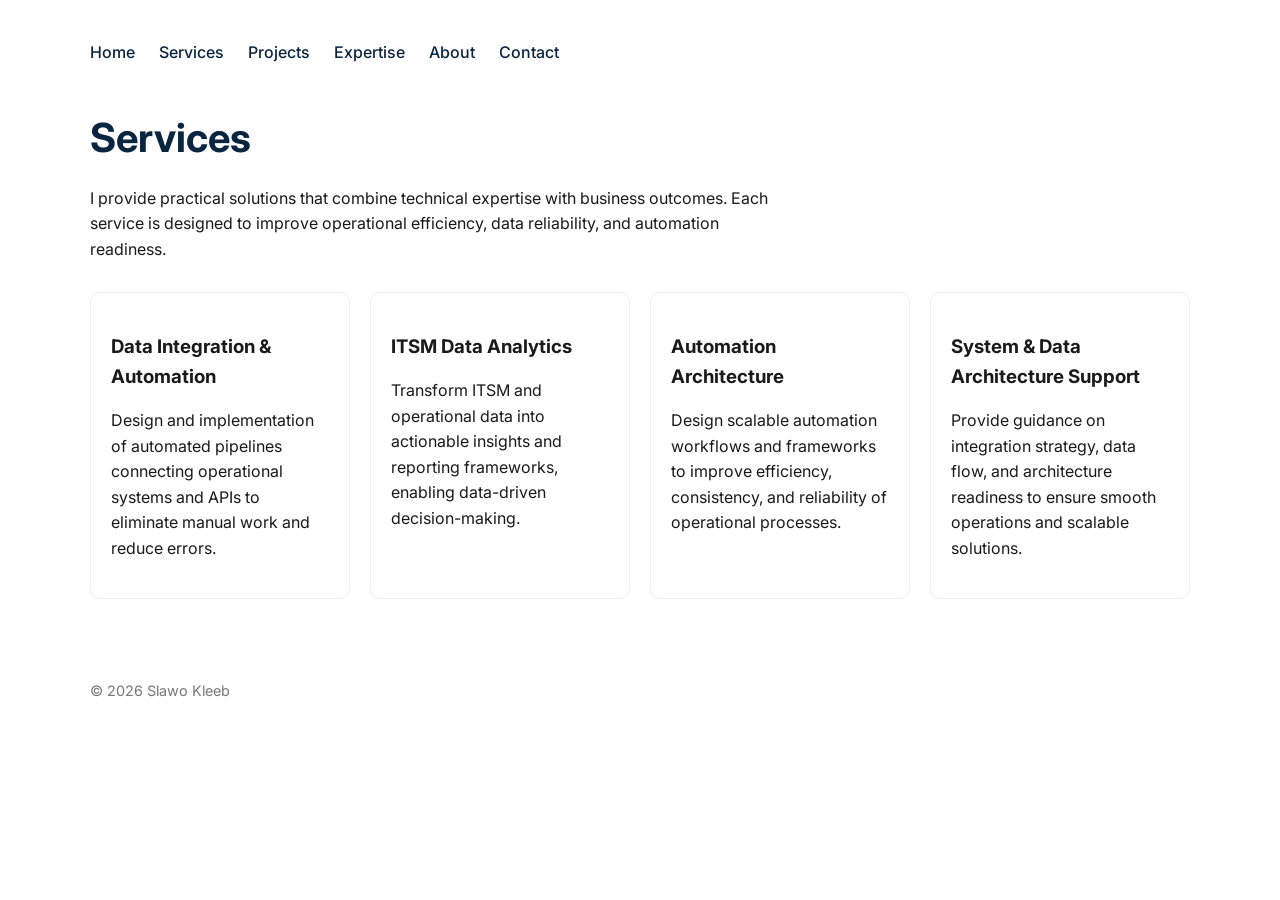
==== capabilities.html @ 20125544 "Rename services.html to capabilities.html" ====
<!DOCTYPE html>
<html lang="en">
<head>
  <meta charset="UTF-8" />
  <meta name="viewport" content="width=device-width, initial-scale=1.0"/>
  <title>Services | Slawo Kleeb</title>

  <!-- Fonts -->
  <link href="https://fonts.googleapis.com/css2?family=Inter:wght@300;500;700&display=swap" rel="stylesheet">

  <style>
    body {
      margin: 0;
      font-family: 'Inter', sans-serif;
      color: #1A1A1A;
      background: #FFFFFF;
      line-height: 1.6;
    }

    .container {
      max-width: 1100px;
      margin: auto;
      padding: 40px 20px;
    }

    h1, h2, h3 {
      margin-bottom: 10px;
    }

    h1 { font-size: 2.5rem; color: #0A2540; }
    h2 { color: #0A2540; margin-top: 60px; }
    p { max-width: 700px; }

    .nav {
      margin-bottom: 40px;
    }
    .nav a {
      text-decoration: none;
      margin-right: 20px;
      color: #0A2540;
      font-weight: 500;
    }
    .nav a:hover { color: #2CB1BC; }

    .grid {
      display: grid;
      grid-template-columns: repeat(auto-fit, minmax(250px, 1fr));
      gap: 20px;
      margin-top: 30px;
    }

    .card {
      padding: 20px;
      border: 1px solid #eee;
      border-radius: 10px;
      transition: 0.2s;
    }
    .card:hover { border-color: #2CB1BC; }

    .footer {
      margin-top: 80px;
      font-size: 0.9rem;
      color: #777;
    }

    @media (max-width: 600px) {
      h1 { font-size: 2rem; }
    }
  </style>
</head>
<body>

  <div class="container">

    <!-- NAVIGATION -->
    <nav class="nav">
      <a href="index.html">Home</a>
      <a href="services.html">Services</a>
      <a href="projects.html">Projects</a>
      <a href="expertise.html">Expertise</a>
      <a href="about.html">About</a>
      <a href="contact.html">Contact</a>
    </nav>

    <!-- HERO -->
    <section>
      <h1>Services</h1>
      <p>
        I provide practical solutions that combine technical expertise with business outcomes. Each service is designed to
        improve operational efficiency, data reliability, and automation readiness.
      </p>
    </section>

    <!-- SERVICES GRID -->
    <section>
      <div class="grid">

        <div class="card">
          <h3>Data Integration & Automation</h3>
          <p>
            Design and implementation of automated pipelines connecting operational systems and APIs
            to eliminate manual work and reduce errors.
          </p>
        </div>

        <div class="card">
          <h3>ITSM Data Analytics</h3>
          <p>
            Transform ITSM and operational data into actionable insights and reporting frameworks,
            enabling data-driven decision-making.
          </p>
        </div>

        <div class="card">
          <h3>Automation Architecture</h3>
          <p>
            Design scalable automation workflows and frameworks to improve efficiency, consistency,
            and reliability of operational processes.
          </p>
        </div>

        <div class="card">
          <h3>System & Data Architecture Support</h3>
          <p>
            Provide guidance on integration strategy, data flow, and architecture readiness
            to ensure smooth operations and scalable solutions.
          </p>
        </div>

      </div>
    </section>

    <!-- FOOTER -->
    <div class="footer">
      © 2026 Slawo Kleeb
    </div>

  </div>
</body>
</html>
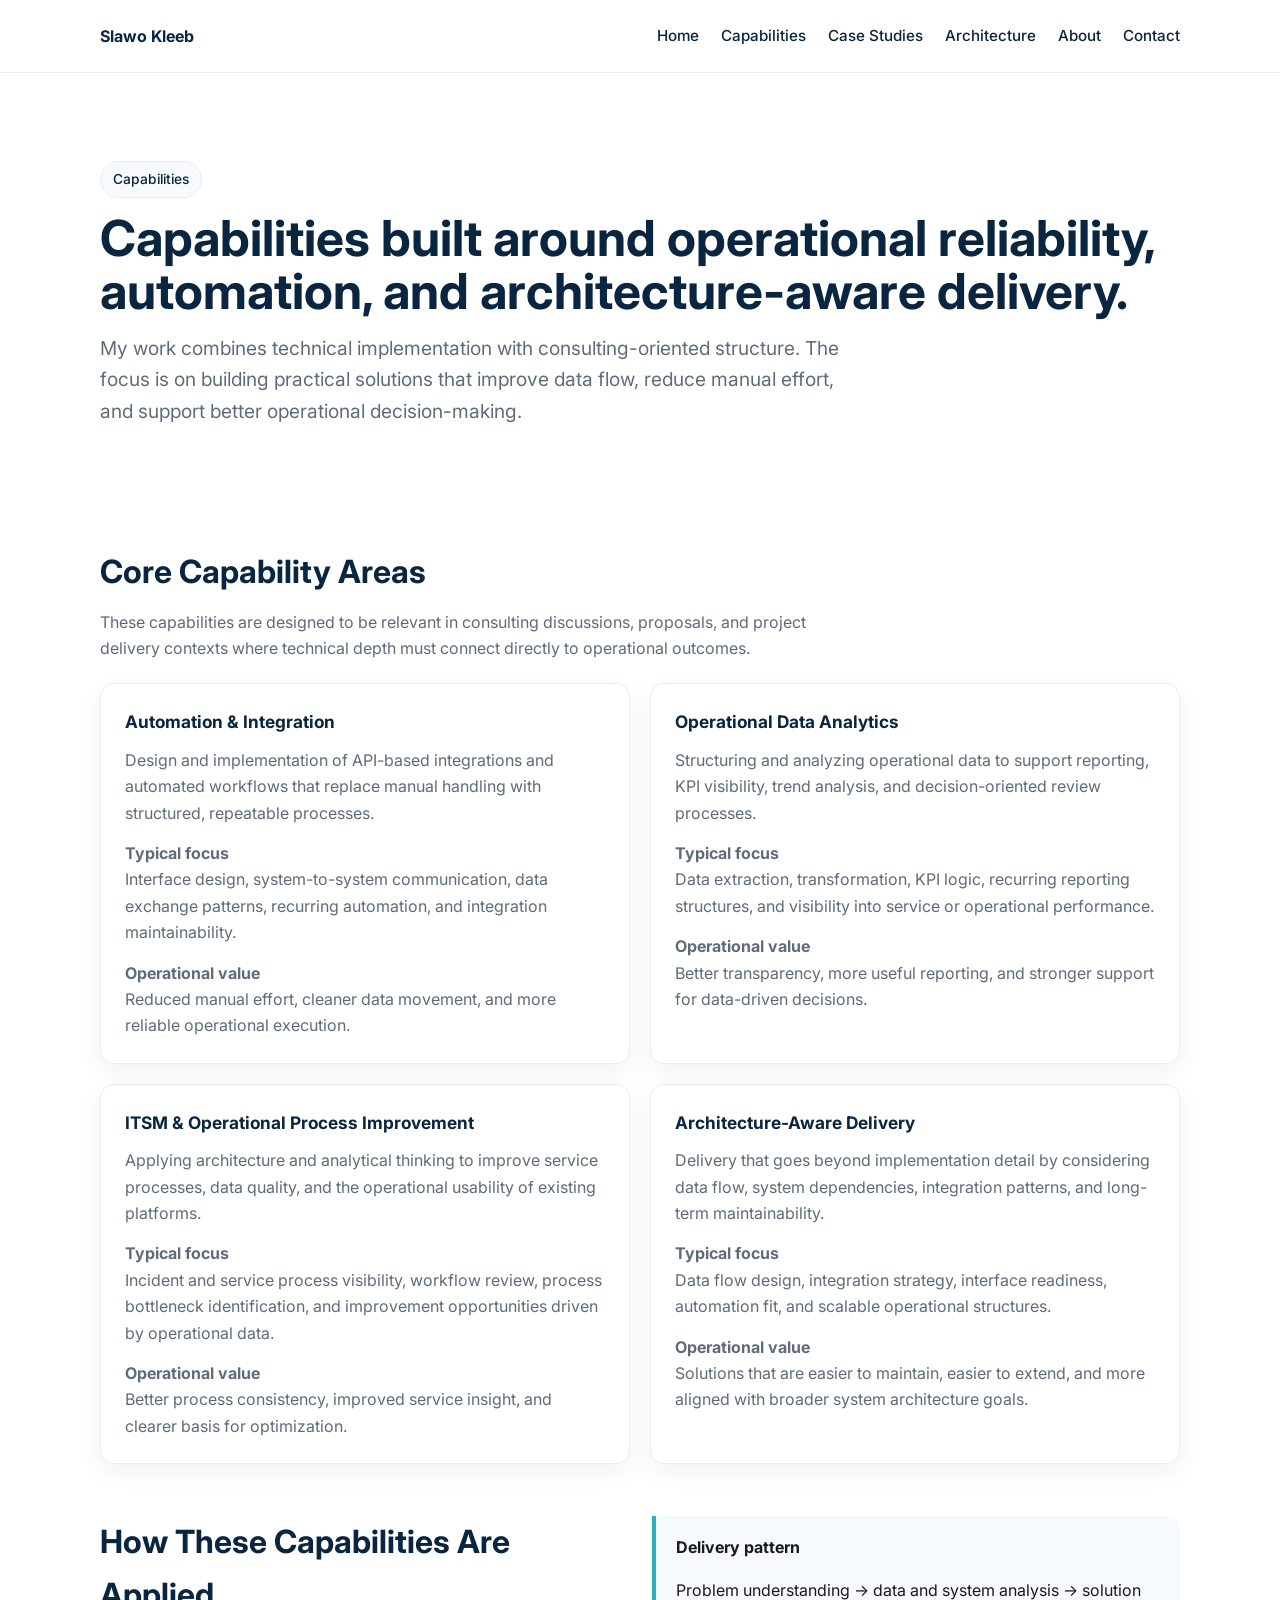
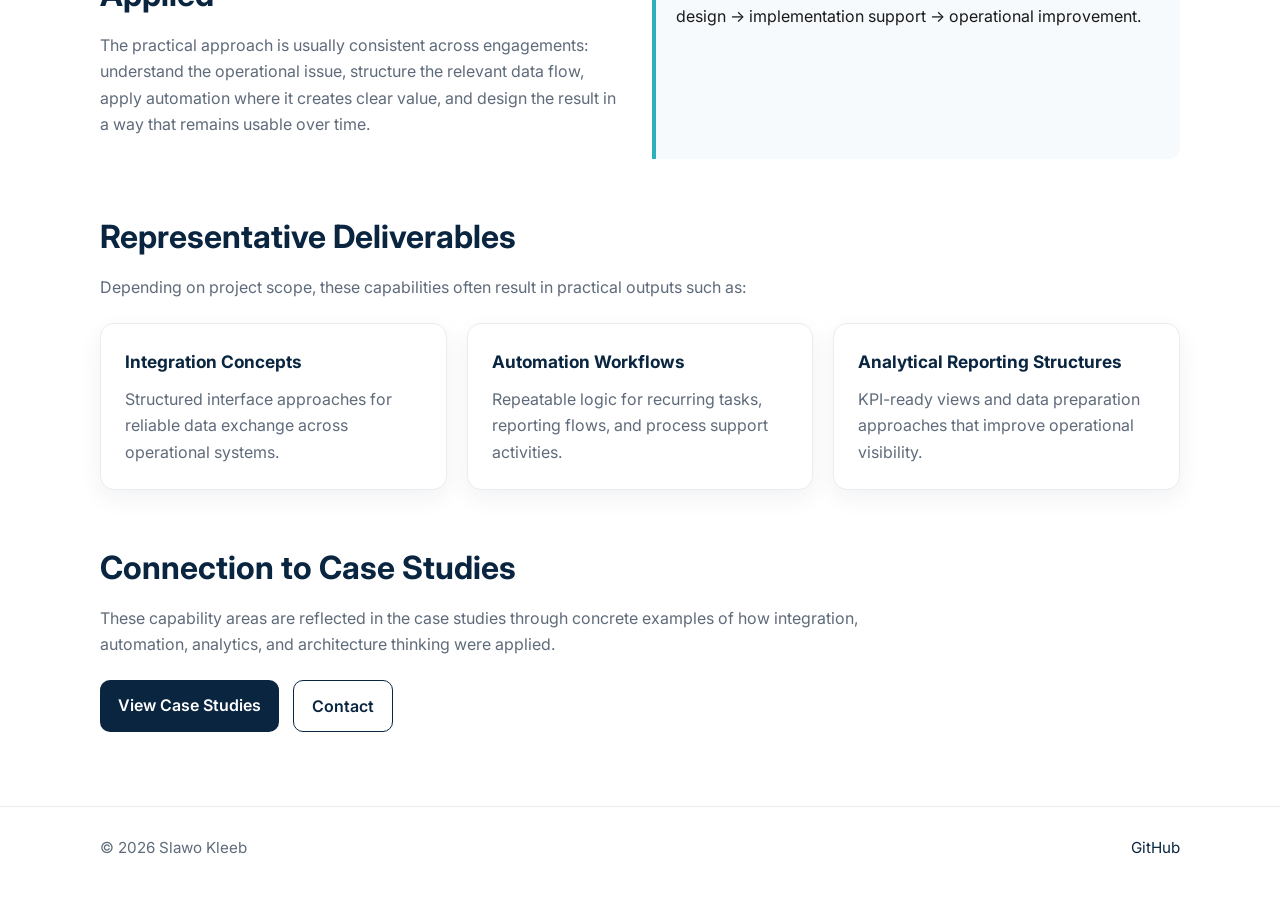
==== commit 978b0b54: "complete new v2" ====
--- a/capabilities.html
+++ b/capabilities.html
@@ -2,139 +2,213 @@
 <html lang="en">
 <head>
   <meta charset="UTF-8" />
-  <meta name="viewport" content="width=device-width, initial-scale=1.0"/>
-  <title>Services | Slawo Kleeb</title>
-
-  <!-- Fonts -->
-  <link href="https://fonts.googleapis.com/css2?family=Inter:wght@300;500;700&display=swap" rel="stylesheet">
-
-  <style>
-    body {
-      margin: 0;
-      font-family: 'Inter', sans-serif;
-      color: #1A1A1A;
-      background: #FFFFFF;
-      line-height: 1.6;
-    }
-
-    .container {
-      max-width: 1100px;
-      margin: auto;
-      padding: 40px 20px;
-    }
-
-    h1, h2, h3 {
-      margin-bottom: 10px;
-    }
-
-    h1 { font-size: 2.5rem; color: #0A2540; }
-    h2 { color: #0A2540; margin-top: 60px; }
-    p { max-width: 700px; }
-
-    .nav {
-      margin-bottom: 40px;
-    }
-    .nav a {
-      text-decoration: none;
-      margin-right: 20px;
-      color: #0A2540;
-      font-weight: 500;
-    }
-    .nav a:hover { color: #2CB1BC; }
-
-    .grid {
-      display: grid;
-      grid-template-columns: repeat(auto-fit, minmax(250px, 1fr));
-      gap: 20px;
-      margin-top: 30px;
-    }
-
-    .card {
-      padding: 20px;
-      border: 1px solid #eee;
-      border-radius: 10px;
-      transition: 0.2s;
-    }
-    .card:hover { border-color: #2CB1BC; }
-
-    .footer {
-      margin-top: 80px;
-      font-size: 0.9rem;
-      color: #777;
-    }
-
-    @media (max-width: 600px) {
-      h1 { font-size: 2rem; }
-    }
-  </style>
+  <meta name="viewport" content="width=device-width, initial-scale=1.0" />
+  <title>Capabilities | Slawo Kleeb</title>
+  <meta
+    name="description"
+    content="Capabilities of Slawo Kleeb across automation, integration, operational analytics, and ITSM architecture."
+  />
+  <link rel="preconnect" href="https://fonts.googleapis.com" />
+  <link rel="preconnect" href="https://fonts.gstatic.com" crossorigin />
+  <link
+    href="https://fonts.googleapis.com/css2?family=Inter:wght@300;400;500;600;700&display=swap"
+    rel="stylesheet"
+  />
+  <link rel="stylesheet" href="styles.css" />
 </head>
 <body>
-
-  <div class="container">
-
-    <!-- NAVIGATION -->
-    <nav class="nav">
-      <a href="index.html">Home</a>
-      <a href="services.html">Services</a>
-      <a href="projects.html">Projects</a>
-      <a href="expertise.html">Expertise</a>
-      <a href="about.html">About</a>
-      <a href="contact.html">Contact</a>
-    </nav>
-
-    <!-- HERO -->
-    <section>
-      <h1>Services</h1>
-      <p>
-        I provide practical solutions that combine technical expertise with business outcomes. Each service is designed to
-        improve operational efficiency, data reliability, and automation readiness.
-      </p>
-    </section>
-
-    <!-- SERVICES GRID -->
-    <section>
-      <div class="grid">
-
-        <div class="card">
-          <h3>Data Integration & Automation</h3>
-          <p>
-            Design and implementation of automated pipelines connecting operational systems and APIs
-            to eliminate manual work and reduce errors.
-          </p>
-        </div>
-
-        <div class="card">
-          <h3>ITSM Data Analytics</h3>
-          <p>
-            Transform ITSM and operational data into actionable insights and reporting frameworks,
-            enabling data-driven decision-making.
-          </p>
-        </div>
-
-        <div class="card">
-          <h3>Automation Architecture</h3>
-          <p>
-            Design scalable automation workflows and frameworks to improve efficiency, consistency,
-            and reliability of operational processes.
-          </p>
-        </div>
-
-        <div class="card">
-          <h3>System & Data Architecture Support</h3>
-          <p>
-            Provide guidance on integration strategy, data flow, and architecture readiness
-            to ensure smooth operations and scalable solutions.
-          </p>
-        </div>
-
-      </div>
-    </section>
-
-    <!-- FOOTER -->
-    <div class="footer">
-      © 2026 Slawo Kleeb
+  <header class="site-header">
+    <div class="container header-inner">
+      <a class="brand" href="index.html">Slawo Kleeb</a>
+      <nav class="nav" aria-label="Main navigation">
+        <a href="index.html">Home</a>
+        <a href="capabilities.html">Capabilities</a>
+        <a href="case-studies.html">Case Studies</a>
+        <a href="architecture.html">Architecture</a>
+        <a href="about.html">About</a>
+        <a href="contact.html">Contact</a>
+      </nav>
     </div>
-
-  </div>
+  </header>
+
+  <main>
+    <section class="hero">
+      <div class="container">
+        <div class="eyebrow">Capabilities</div>
+        <h1>Capabilities built around operational reliability, automation, and architecture-aware delivery.</h1>
+        <p class="hero-subtitle">
+          My work combines technical implementation with consulting-oriented structure.
+          The focus is on building practical solutions that improve data flow, reduce manual effort,
+          and support better operational decision-making.
+        </p>
+      </div>
+    </section>
+
+    <section class="section">
+      <div class="container">
+        <div class="section-header">
+          <h2>Core Capability Areas</h2>
+          <p>
+            These capabilities are designed to be relevant in consulting discussions, proposals,
+            and project delivery contexts where technical depth must connect directly to operational outcomes.
+          </p>
+        </div>
+
+        <div class="grid grid-2">
+          <article class="card">
+            <h3>Automation & Integration</h3>
+            <p style="margin-bottom: 14px;">
+              Design and implementation of API-based integrations and automated workflows
+              that replace manual handling with structured, repeatable processes.
+            </p>
+            <p style="margin-bottom: 14px;">
+              <strong>Typical focus</strong><br />
+              Interface design, system-to-system communication, data exchange patterns,
+              recurring automation, and integration maintainability.
+            </p>
+            <p>
+              <strong>Operational value</strong><br />
+              Reduced manual effort, cleaner data movement, and more reliable operational execution.
+            </p>
+          </article>
+
+          <article class="card">
+            <h3>Operational Data Analytics</h3>
+            <p style="margin-bottom: 14px;">
+              Structuring and analyzing operational data to support reporting, KPI visibility,
+              trend analysis, and decision-oriented review processes.
+            </p>
+            <p style="margin-bottom: 14px;">
+              <strong>Typical focus</strong><br />
+              Data extraction, transformation, KPI logic, recurring reporting structures,
+              and visibility into service or operational performance.
+            </p>
+            <p>
+              <strong>Operational value</strong><br />
+              Better transparency, more useful reporting, and stronger support for data-driven decisions.
+            </p>
+          </article>
+
+          <article class="card">
+            <h3>ITSM & Operational Process Improvement</h3>
+            <p style="margin-bottom: 14px;">
+              Applying architecture and analytical thinking to improve service processes,
+              data quality, and the operational usability of existing platforms.
+            </p>
+            <p style="margin-bottom: 14px;">
+              <strong>Typical focus</strong><br />
+              Incident and service process visibility, workflow review, process bottleneck identification,
+              and improvement opportunities driven by operational data.
+            </p>
+            <p>
+              <strong>Operational value</strong><br />
+              Better process consistency, improved service insight, and clearer basis for optimization.
+            </p>
+          </article>
+
+          <article class="card">
+            <h3>Architecture-Aware Delivery</h3>
+            <p style="margin-bottom: 14px;">
+              Delivery that goes beyond implementation detail by considering data flow,
+              system dependencies, integration patterns, and long-term maintainability.
+            </p>
+            <p style="margin-bottom: 14px;">
+              <strong>Typical focus</strong><br />
+              Data flow design, integration strategy, interface readiness,
+              automation fit, and scalable operational structures.
+            </p>
+            <p>
+              <strong>Operational value</strong><br />
+              Solutions that are easier to maintain, easier to extend,
+              and more aligned with broader system architecture goals.
+            </p>
+          </article>
+        </div>
+      </div>
+    </section>
+
+    <section class="section">
+      <div class="container split">
+        <div>
+          <div class="section-header">
+            <h2>How These Capabilities Are Applied</h2>
+            <p>
+              The practical approach is usually consistent across engagements:
+              understand the operational issue, structure the relevant data flow,
+              apply automation where it creates clear value, and design the result
+              in a way that remains usable over time.
+            </p>
+          </div>
+        </div>
+
+        <div class="focus-box">
+          <strong>Delivery pattern</strong>
+          <p>
+            Problem understanding → data and system analysis → solution design →
+            implementation support → operational improvement.
+          </p>
+        </div>
+      </div>
+    </section>
+
+    <section class="section">
+      <div class="container">
+        <div class="section-header">
+          <h2>Representative Deliverables</h2>
+          <p>
+            Depending on project scope, these capabilities often result in practical outputs such as:
+          </p>
+        </div>
+
+        <div class="grid grid-3">
+          <article class="card">
+            <h3>Integration Concepts</h3>
+            <p>
+              Structured interface approaches for reliable data exchange across operational systems.
+            </p>
+          </article>
+
+          <article class="card">
+            <h3>Automation Workflows</h3>
+            <p>
+              Repeatable logic for recurring tasks, reporting flows, and process support activities.
+            </p>
+          </article>
+
+          <article class="card">
+            <h3>Analytical Reporting Structures</h3>
+            <p>
+              KPI-ready views and data preparation approaches that improve operational visibility.
+            </p>
+          </article>
+        </div>
+      </div>
+    </section>
+
+    <section class="section">
+      <div class="container">
+        <div class="section-header">
+          <h2>Connection to Case Studies</h2>
+          <p>
+            These capability areas are reflected in the case studies through concrete examples
+            of how integration, automation, analytics, and architecture thinking were applied.
+          </p>
+        </div>
+        <div class="button-row">
+          <a class="btn btn-primary" href="case-studies.html">View Case Studies</a>
+          <a class="btn btn-secondary" href="contact.html">Contact</a>
+        </div>
+      </div>
+    </section>
+  </main>
+
+  <footer class="site-footer">
+    <div class="container footer-row">
+      <div>© 2026 Slawo Kleeb</div>
+      <div>
+        <a href="https://github.com/SlawoKleeb" target="_blank" rel="noopener noreferrer">GitHub</a>
+      </div>
+    </div>
+  </footer>
 </body>
-</html>
+</html>
--- a/styles.css
+++ b/styles.css
@@ -0,0 +1,308 @@
+:root {
+  --primary: #0A2540;
+  --accent: #2CB1BC;
+  --text: #1A1A1A;
+  --muted: #5F6B7A;
+  --border: #E8EDF2;
+  --bg: #FFFFFF;
+  --bg-soft: #F7FAFC;
+  --max-width: 1120px;
+  --radius: 14px;
+  --shadow: 0 8px 24px rgba(10, 37, 64, 0.06);
+}
+
+* {
+  box-sizing: border-box;
+}
+
+html {
+  scroll-behavior: smooth;
+}
+
+body {
+  margin: 0;
+  font-family: 'Inter', sans-serif;
+  color: var(--text);
+  background: var(--bg);
+  line-height: 1.65;
+}
+
+a {
+  color: var(--primary);
+  text-decoration: none;
+}
+
+a:hover {
+  color: var(--accent);
+}
+
+.container {
+  width: 100%;
+  max-width: var(--max-width);
+  margin: 0 auto;
+  padding: 0 20px;
+}
+
+.site-header {
+  position: sticky;
+  top: 0;
+  z-index: 100;
+  background: rgba(255, 255, 255, 0.92);
+  backdrop-filter: blur(10px);
+  border-bottom: 1px solid var(--border);
+}
+
+.header-inner {
+  display: flex;
+  align-items: center;
+  justify-content: space-between;
+  min-height: 72px;
+}
+
+.brand {
+  font-weight: 700;
+  font-size: 1rem;
+  color: var(--primary);
+}
+
+.nav {
+  display: flex;
+  gap: 22px;
+  flex-wrap: wrap;
+}
+
+.nav a {
+  font-weight: 500;
+  font-size: 0.95rem;
+}
+
+.hero {
+  padding: 88px 0 56px;
+}
+
+.hero-grid {
+  display: grid;
+  grid-template-columns: 1.4fr 0.8fr;
+  gap: 32px;
+  align-items: center;
+}
+
+.eyebrow {
+  display: inline-block;
+  margin-bottom: 14px;
+  padding: 6px 12px;
+  border: 1px solid var(--border);
+  border-radius: 999px;
+  color: var(--primary);
+  font-size: 0.86rem;
+  font-weight: 500;
+  background: var(--bg-soft);
+}
+
+h1 {
+  margin: 0 0 14px;
+  font-size: 3.1rem;
+  line-height: 1.08;
+  color: var(--primary);
+}
+
+.hero-subtitle {
+  font-size: 1.2rem;
+  color: var(--muted);
+  max-width: 760px;
+  margin: 0 0 28px;
+}
+
+.button-row {
+  display: flex;
+  gap: 14px;
+  flex-wrap: wrap;
+}
+
+.btn {
+  display: inline-block;
+  padding: 12px 18px;
+  border-radius: 10px;
+  font-weight: 600;
+  transition: 0.2s ease;
+}
+
+.btn-primary {
+  background: var(--primary);
+  color: white;
+}
+
+.btn-primary:hover {
+  color: white;
+  transform: translateY(-1px);
+}
+
+.btn-secondary {
+  border: 1px solid var(--primary);
+  color: var(--primary);
+  background: white;
+}
+
+.btn-secondary:hover {
+  transform: translateY(-1px);
+}
+
+.hero-card {
+  border: 1px solid var(--border);
+  border-radius: var(--radius);
+  padding: 24px;
+  box-shadow: var(--shadow);
+  background: white;
+}
+
+.hero-card h3 {
+  margin-top: 0;
+  margin-bottom: 12px;
+  color: var(--primary);
+  font-size: 1rem;
+}
+
+.hero-card ul {
+  margin: 0;
+  padding-left: 18px;
+}
+
+.hero-card li {
+  margin-bottom: 10px;
+  color: var(--muted);
+}
+
+.section {
+  padding: 34px 0 18px;
+}
+
+.section-header {
+  margin-bottom: 22px;
+}
+
+.section-header h2 {
+  margin: 0 0 10px;
+  color: var(--primary);
+  font-size: 2rem;
+}
+
+.section-header p {
+  margin: 0;
+  color: var(--muted);
+  max-width: 760px;
+}
+
+.grid {
+  display: grid;
+  gap: 20px;
+}
+
+.grid-4 {
+  grid-template-columns: repeat(4, minmax(0, 1fr));
+}
+
+.grid-3 {
+  grid-template-columns: repeat(3, minmax(0, 1fr));
+}
+
+.grid-2 {
+  grid-template-columns: repeat(2, minmax(0, 1fr));
+}
+
+.card {
+  border: 1px solid var(--border);
+  border-radius: var(--radius);
+  padding: 24px;
+  background: white;
+  box-shadow: var(--shadow);
+}
+
+.card h3 {
+  margin-top: 0;
+  margin-bottom: 10px;
+  color: var(--primary);
+  font-size: 1.08rem;
+}
+
+.card p {
+  margin: 0;
+  color: var(--muted);
+}
+
+.card .meta {
+  margin-top: 14px;
+  font-size: 0.92rem;
+  color: var(--primary);
+  font-weight: 600;
+}
+
+.split {
+  display: grid;
+  grid-template-columns: 1fr 1fr;
+  gap: 24px;
+}
+
+.focus-box {
+  border-left: 4px solid var(--accent);
+  padding: 18px 20px;
+  background: var(--bg-soft);
+  border-radius: 0 12px 12px 0;
+}
+
+.site-footer {
+  margin-top: 56px;
+  padding: 28px 0 42px;
+  border-top: 1px solid var(--border);
+  color: var(--muted);
+  font-size: 0.95rem;
+}
+
+.footer-row {
+  display: flex;
+  justify-content: space-between;
+  gap: 20px;
+  flex-wrap: wrap;
+}
+
+@media (max-width: 980px) {
+  .hero-grid,
+  .grid-4,
+  .grid-3,
+  .grid-2,
+  .split {
+    grid-template-columns: 1fr 1fr;
+  }
+}
+
+@media (max-width: 720px) {
+  .header-inner {
+    align-items: flex-start;
+    padding: 14px 0;
+    flex-direction: column;
+    gap: 10px;
+  }
+
+  .nav {
+    gap: 14px;
+  }
+
+  .hero {
+    padding-top: 56px;
+  }
+
+  .hero-grid,
+  .grid-4,
+  .grid-3,
+  .grid-2,
+  .split {
+    grid-template-columns: 1fr;
+  }
+
+  h1 {
+    font-size: 2.35rem;
+  }
+
+  .section-header h2 {
+    font-size: 1.65rem;
+  }
+}
